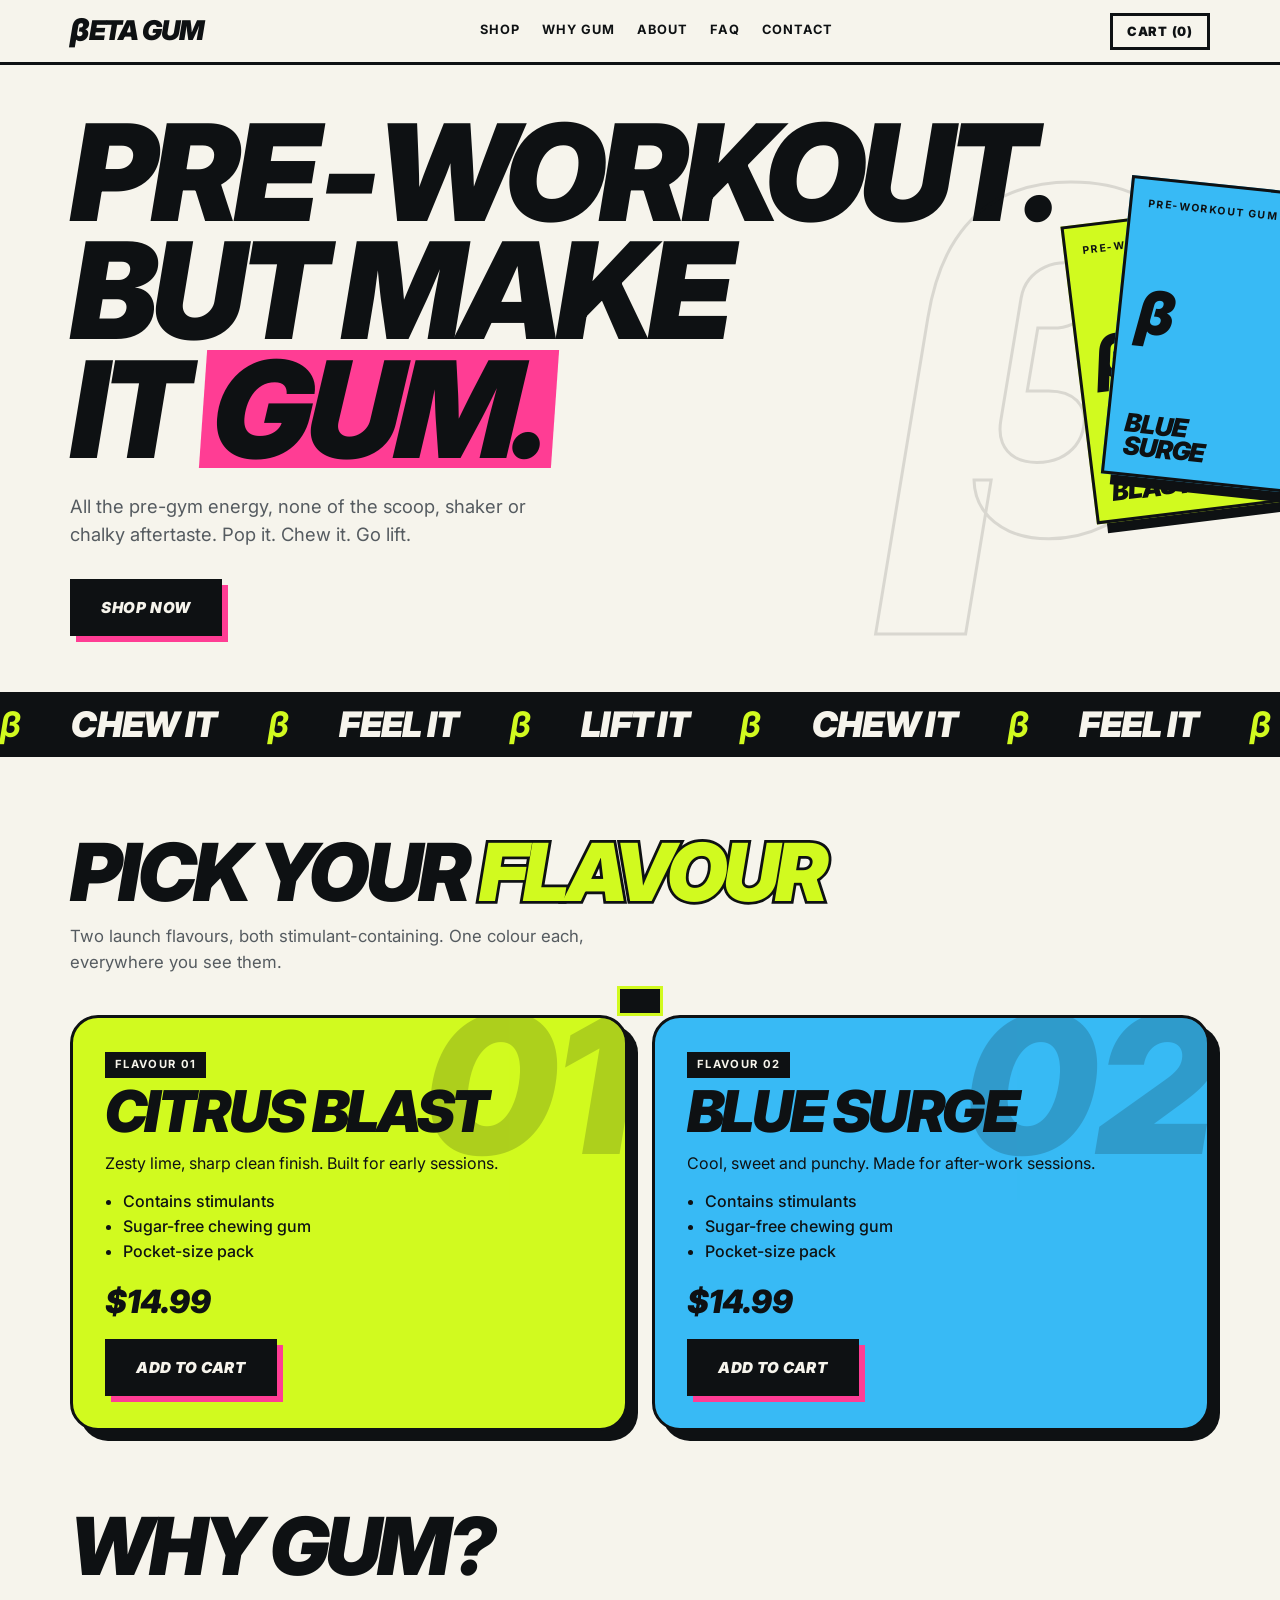
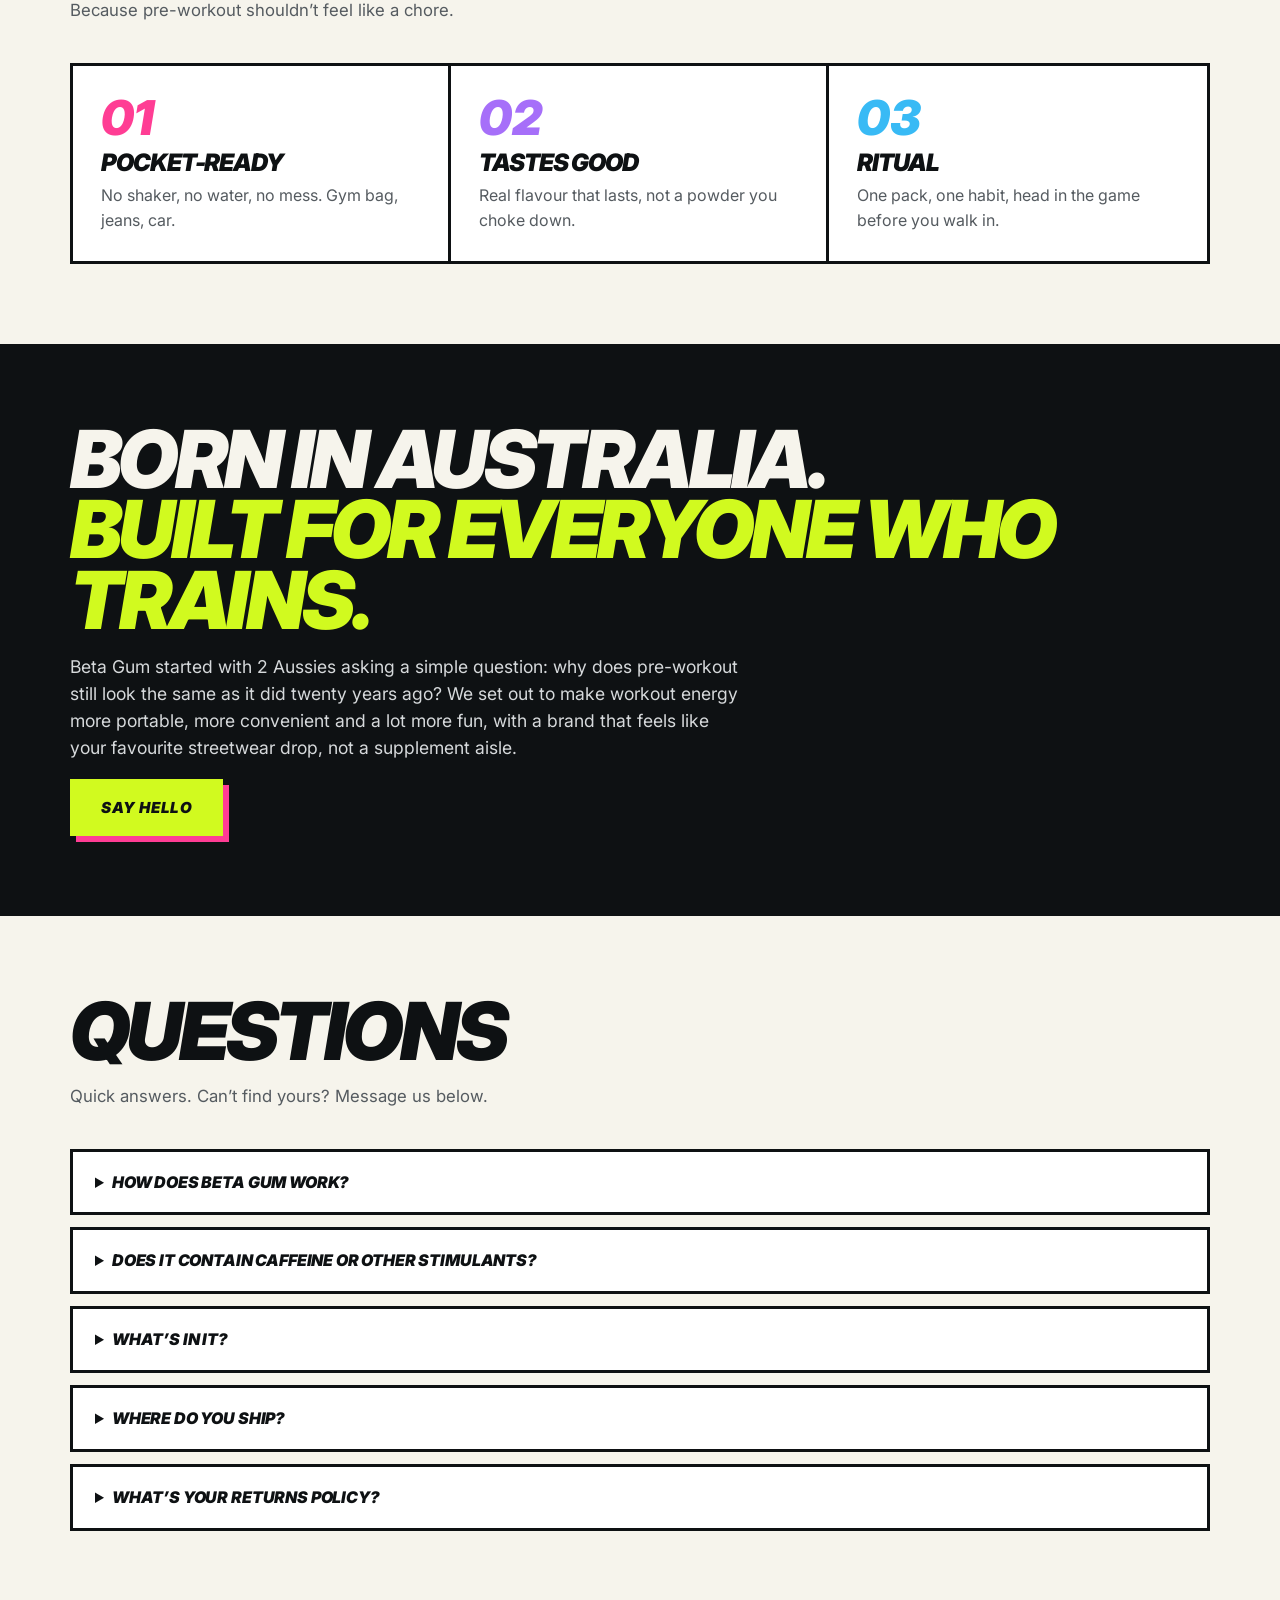
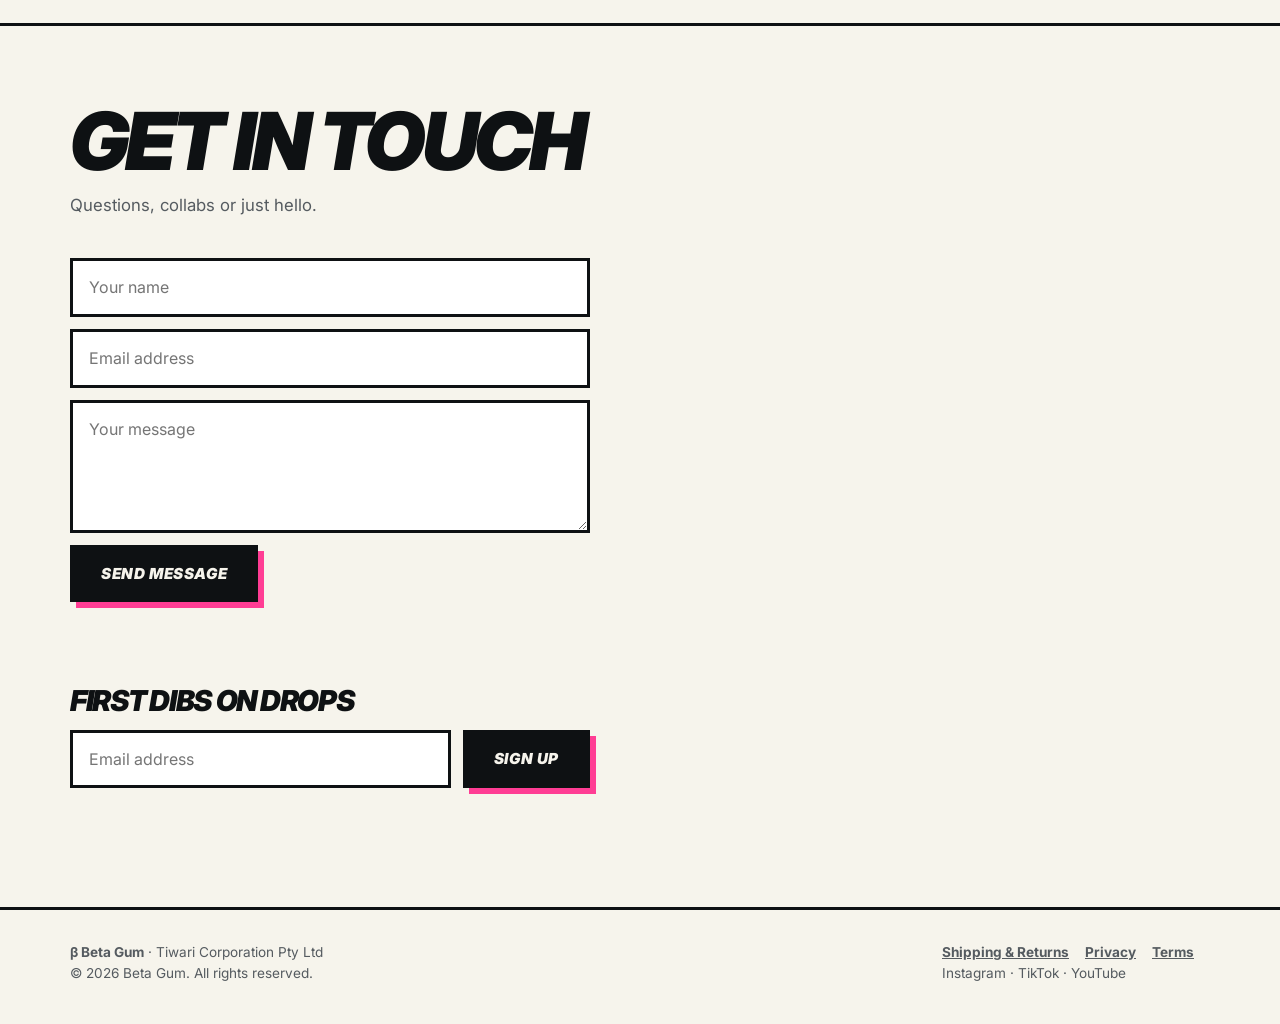
==== index.html @ 8e48872a "Beta Gum information site One-page site with clean URLs (/shop, /about, /contact...), working contac" ====
<!DOCTYPE html>
<html lang="en">
<head>
<meta charset="utf-8">
<meta name="viewport" content="width=device-width, initial-scale=1, viewport-fit=cover">
<title>Beta Gum – Pre-workout, but make it gum</title>
<meta name="description" content="Beta Gum is pre-workout energy in a pocket-size chewing gum. No scoop, no shaker. Pop it, chew it, go lift.">
<meta name="theme-color" content="#D1FA1F">
<meta property="og:type" content="website">
<meta property="og:title" content="Beta Gum – Pre-workout, but make it gum">
<meta property="og:description" content="All the pre-gym energy, none of the scoop, shaker or chalky aftertaste.">
<meta name="twitter:card" content="summary">
<link rel="icon" href="/assets/favicon.svg" type="image/svg+xml">
<link rel="preconnect" href="https://fonts.googleapis.com">
<link rel="preconnect" href="https://fonts.gstatic.com" crossorigin>
<link href="https://fonts.googleapis.com/css2?family=Inter:ital,wght@0,400;0,500;0,700;0,900;1,900&display=swap" rel="stylesheet">
<link rel="stylesheet" href="/assets/styles.css?v=2">
</head>
<body>
<a class="skip" href="#top">Skip to content</a>
<header><div class="wrap"><nav>
<a class="logo" href="/" data-route="top" aria-label="Beta Gum home"><i>β</i>ETA&nbsp;GUM</a>
<div class="links" id="links"><a href="/shop" data-route="shop">Shop</a><a href="/why" data-route="why">Why gum</a><a href="/about" data-route="about">About</a><a href="/faq" data-route="faq">FAQ</a><a href="/contact" data-route="contact">Contact</a></div>
<div class="navr">
<button class="cart" id="cartBtn" aria-controls="drawer" aria-expanded="false">Cart (<span id="count">0</span>)</button>
<button class="menu" id="menuBtn" aria-controls="links" aria-expanded="false" aria-label="Menu">☰</button>
</div>
</nav></div></header>

<main id="top">
<div class="hero"><div class="wrap">
<div>
<h1 class="big">Pre&#8209;workout.<br>But make<br>it <span class="hl">gum.</span></h1>
<p>All the pre-gym energy, none of the scoop, shaker or chalky aftertaste. Pop it. Chew it. Go lift.</p>
<a class="btn" href="/shop" data-route="shop">Shop now</a>
</div>
<div class="stage" aria-hidden="true">
<div class="ghost">β</div>
<div class="pack k1"><small>Pre-workout gum</small><span class="b">β</span><strong>Citrus<br>Blast</strong></div>
<div class="pack k2"><small>Pre-workout gum</small><span class="b">β</span><strong>Blue<br>Surge</strong></div>
</div>
</div></div>

<div class="mq" aria-hidden="true"><div><b>β</b><span>CHEW IT</span><b>β</b><span>FEEL IT</span><b>β</b><span>LIFT IT</span><b>β</b></div></div>

<section id="shop"><div class="wrap">
<h2>Pick your <span class="hl2">flavour</span></h2>
<p class="sub">Two launch flavours, both stimulant-containing. One colour each, everywhere you see them.</p>
<div class="grid2">
<article class="card lime">
<span class="num" aria-hidden="true">01</span>
<span class="tag">Flavour 01</span>
<h3>Citrus Blast</h3>
<p>Zesty lime, sharp clean finish. Built for early sessions.</p>
<ul><li>Contains stimulants</li><li>Sugar-free chewing gum</li><li>Pocket-size pack</li></ul>
<div class="price" data-price="citrus-blast">$14.99</div>
<button class="btn" data-add="citrus-blast">Add to cart</button>
</article>
<article class="card blue">
<span class="num" aria-hidden="true">02</span>
<span class="tag">Flavour 02</span>
<h3>Blue Surge</h3>
<p>Cool, sweet and punchy. Made for after-work sessions.</p>
<ul><li>Contains stimulants</li><li>Sugar-free chewing gum</li><li>Pocket-size pack</li></ul>
<div class="price" data-price="blue-surge">$14.99</div>
<button class="btn" data-add="blue-surge">Add to cart</button>
</article>
</div>
</div></section>

<section id="why" style="padding-top:0"><div class="wrap">
<h2>Why gum?</h2>
<p class="sub">Because pre-workout shouldn’t feel like a chore.</p>
<div class="feats">
<div class="feat"><div class="n">01</div><h3>Pocket-ready</h3><p>No shaker, no water, no mess. Gym bag, jeans, car.</p></div>
<div class="feat"><div class="n">02</div><h3>Tastes good</h3><p>Real flavour that lasts, not a powder you choke down.</p></div>
<div class="feat"><div class="n">03</div><h3>Ritual</h3><p>One pack, one habit, head in the game before you walk in.</p></div>
</div>
</div></section>

<section class="about" id="about"><div class="wrap">
<h2>Born in Australia.<br><em>Built for everyone who trains.</em></h2>
<p>Beta Gum started with 2 Aussies asking a simple question: why does pre-workout still look the same as it did twenty years ago? We set out to make workout energy more portable, more convenient and a lot more fun, with a brand that feels like your favourite streetwear drop, not a supplement aisle.</p>
<a class="btn" href="/contact" data-route="contact">Say hello</a>
</div></section>

<section id="faq"><div class="wrap">
<h2>Questions</h2>
<p class="sub">Quick answers. Can’t find yours? Message us below.</p>
<details><summary>How does Beta Gum work?</summary><p>Chew a piece before your workout. Active ingredients are released as you chew. Full usage guidance will be on each product page.</p></details>
<details><summary>Does it contain caffeine or other stimulants?</summary><p>Yes, both launch flavours contain stimulants. Not for children or anyone sensitive to stimulants. Check the label before use.</p></details>
<details><summary>What’s in it?</summary><p>Full ingredient lists will be published on each product page at launch.</p></details>
<details><summary>Where do you ship?</summary><p>We’re launching in the US first. Shipping times and rates are shown at checkout.</p></details>
<details><summary>What’s your returns policy?</summary><p>Our <a href="#" data-soon="Shipping &amp; Returns">Shipping &amp; Returns</a> page is coming soon. Reach out and we’ll sort any issue.</p></details>
</div></section>

<section class="sec2" id="contact"><div class="wrap">
<h2>Get in touch</h2>
<p class="sub">Questions, collabs or just hello.</p>
<form id="contactForm" method="POST" action="https://api.web3forms.com/submit">
<input type="hidden" name="subject" value="New message from betagum.com">
<input type="hidden" name="from_name" value="Beta Gum website">
<p class="hp"><label>Leave this empty <input type="checkbox" name="botcheck" tabindex="-1" autocomplete="off"></label></p>
<input required name="name" autocomplete="name" placeholder="Your name" aria-label="Your name">
<input required name="email" type="email" autocomplete="email" placeholder="Email address" aria-label="Email address">
<textarea required name="message" rows="4" placeholder="Your message" aria-label="Your message"></textarea>
<button class="btn" type="submit" style="justify-self:start">Send message</button>
<p class="fmsg" role="status" aria-live="polite"></p>
</form>
<h3 style="font-size:1.8rem;margin:48px 0 16px">First dibs on drops</h3>
<form class="news" id="newsForm" method="POST" action="https://api.web3forms.com/submit">
<input type="hidden" name="subject" value="New drop list sign-up – betagum.com">
<input type="hidden" name="from_name" value="Beta Gum website">
<p class="hp"><label>Leave this empty <input type="checkbox" name="botcheck" tabindex="-1" autocomplete="off"></label></p>
<input required name="email" type="email" autocomplete="email" placeholder="Email address" aria-label="Newsletter email">
<button class="btn" type="submit">Sign up</button>
<p class="fmsg" role="status" aria-live="polite" style="flex-basis:100%"></p>
</form>
</div></section>
</main>

<footer><div class="wrap"><div class="row">
<div><strong>β Beta Gum</strong> · Tiwari Corporation Pty Ltd<br>© <span id="yr">2026</span> Beta Gum. All rights reserved.</div>
<div><a href="#" data-soon="Shipping &amp; Returns">Shipping &amp; Returns</a><a href="#" data-soon="Privacy policy">Privacy</a><a href="#" data-soon="Terms &amp; conditions">Terms</a><br>Instagram · TikTok · YouTube</div>
</div></div></footer>

<!-- Cart drawer -->
<div class="scrim" id="scrim"></div>
<aside class="drawer" id="drawer" role="dialog" aria-modal="true" aria-labelledby="cartTitle" aria-hidden="true">
<div class="drawer-h"><h2 id="cartTitle">Your cart</h2><button class="x" id="closeCart" aria-label="Close cart">✕</button></div>
<ul class="items" id="items"></ul>
<div class="drawer-f">
<div class="tot"><span>Subtotal</span><span id="subtotal">$0.00</span></div>
<small>Shipping and taxes calculated at checkout. US shipping only.</small>
<button class="btn" id="checkoutBtn">Checkout</button>
</div>
</aside>
<div class="toast" id="toast" role="status"></div>

<script src="/assets/app.js?v=2"></script>
</body>
</html>
---- assets/styles.css ----
:root{--lime:#D1FA1F;--blue:#38BAF5;--pink:#FF3D94;--grape:#A66FF9;--paper:#F6F4EC;--ink:#0E1113;
--bg:#F6F4EC;--fg:#0E1113;--surface:#fff;--muted:#555b60;--line:#0E1113;--btn:#0E1113;--btn-fg:#F6F4EC;--shadow:#0E1113;
box-sizing:border-box;padding-top:env(safe-area-inset-top,0px);padding-bottom:env(safe-area-inset-bottom,0px)}
@media (prefers-color-scheme:dark){:root:not([data-theme="light"]){--bg:#0E1113;--fg:#F6F4EC;--surface:#171B1E;--muted:#a9aeb2;--line:#F6F4EC;--btn:#D1FA1F;--btn-fg:#0E1113;--shadow:#D1FA1F}}
:root[data-theme="dark"]{--bg:#0E1113;--fg:#F6F4EC;--surface:#171B1E;--muted:#a9aeb2;--line:#F6F4EC;--btn:#D1FA1F;--btn-fg:#0E1113;--shadow:#D1FA1F}
*{box-sizing:border-box}
html{scroll-behavior:smooth;scroll-padding-top:72px}
body{margin:0;background:var(--bg);color:var(--fg);font-family:'Inter',system-ui,-apple-system,Arial,sans-serif;line-height:1.55}
h1,h2,h3,.logo,.big{font-weight:900;font-style:italic;text-transform:uppercase;letter-spacing:-.045em;line-height:.88;margin:0}
a{color:inherit}
.wrap{max-width:1180px;margin:0 auto;padding:0 20px}
header{position:sticky;top:env(safe-area-inset-top,0px);z-index:20;background:var(--bg);border-bottom:3px solid var(--line)}
nav{display:flex;align-items:center;justify-content:space-between;height:62px;gap:12px}
.logo{display:flex;align-items:center;gap:10px;text-decoration:none;font-size:1.35rem}
.logo{font-size:1.7rem;gap:0;letter-spacing:-.04em}
.logo i{text-transform:none;color:var(--fg);font-style:italic;font-size:1.15em;margin-right:.02em}
.links{display:flex;gap:22px;font-weight:700;font-size:.8rem;text-transform:uppercase;letter-spacing:.08em}
.links a{text-decoration:none;padding:4px 0;border-bottom:3px solid transparent}
.links a:hover{border-color:var(--blue)}
.cart{border:3px solid var(--line);background:transparent;color:var(--fg);padding:8px 14px;font:900 .8rem 'Inter',sans-serif;text-transform:uppercase;letter-spacing:.06em;cursor:pointer}
.cart:hover{background:var(--lime);color:var(--ink)}
@media(max-width:700px){.links{display:none}}
.btn{display:inline-block;background:var(--btn);color:var(--btn-fg);border:3px solid var(--btn);padding:16px 28px;font:900 .95rem 'Inter',sans-serif;font-style:italic;text-transform:uppercase;letter-spacing:.04em;text-decoration:none;cursor:pointer;box-shadow:6px 6px 0 var(--pink);transition:transform .15s,box-shadow .15s}
.btn:hover{transform:translate(-3px,-3px);box-shadow:9px 9px 0 var(--pink)}
.btn:active{transform:translate(3px,3px);box-shadow:2px 2px 0 var(--pink)}
.hero{position:relative;overflow:hidden;padding:48px 0 56px}
.hero .wrap{display:grid;grid-template-columns:1.25fr .75fr;gap:24px;align-items:center;position:relative}
.big{font-size:clamp(3.2rem,10.5vw,8.4rem)}
.big .hl{background:var(--hl,var(--lime));color:var(--ink);padding:0 .08em;display:inline-block;transform:skew(-4deg)}
.big .bl{color:var(--blue)}
.hl2{color:var(--hl2,var(--blue));-webkit-text-stroke:.07em var(--fg);paint-order:stroke fill}
.hero p{font-size:1.15rem;max-width:26em;margin:24px 0 30px;color:var(--muted)}
.stage{position:relative;height:420px}
.ghost{position:absolute;right:-6%;top:-10%;font:900 italic 30rem/1 'Inter',sans-serif;color:transparent;-webkit-text-stroke:3px var(--line);opacity:.12;user-select:none}
.pack{position:absolute;width:190px;height:300px;border:3px solid var(--ink);box-shadow:10px 10px 0 var(--shadow);padding:16px;display:flex;flex-direction:column;justify-content:space-between;color:var(--ink);transition:transform .25s}
.pack .b{font:900 italic 3.8rem/1 'Inter',sans-serif}
.pack small{font-weight:700;font-size:.65rem;letter-spacing:.14em;text-transform:uppercase}
.pack strong{font:900 italic 1.6rem/.9 'Inter',sans-serif;text-transform:uppercase;letter-spacing:-.04em}
.k1{background:var(--lime);left:0;top:50px;transform:rotate(-7deg);animation:fl 5s ease-in-out infinite}
.k2{background:var(--blue);left:38%;top:20px;transform:rotate(6deg);animation:fl 5s ease-in-out -2.5s infinite}
.pack:hover{transform:rotate(0) scale(1.05);z-index:3}
@keyframes fl{50%{translate:0 -14px}}
@media(max-width:860px){.hero .wrap{grid-template-columns:1fr}.stage{height:360px}.pack{width:160px;height:250px}.pack .b{font-size:3rem}.k2{left:44%}}
.mq{background:var(--ink);color:var(--paper);border-block:3px solid var(--ink);overflow:hidden;white-space:nowrap;padding:12px 0;font:900 italic clamp(1rem,3.4vw,2.2rem)/1 'Inter',sans-serif;text-transform:uppercase;letter-spacing:-.02em}
.mq div{display:flex;justify-content:space-between;align-items:center;max-width:1180px;margin:0 auto;padding:0 20px}
.mq b{text-transform:none;color:var(--lime)}.mq u{text-decoration:none;color:var(--blue)}.mq s{text-decoration:none;color:var(--pink)}
@keyframes sl{to{transform:translateX(-50%)}}
@media(prefers-reduced-motion:reduce){.k1,.k2,.mq div{animation:none}html{scroll-behavior:auto}}
section{padding:80px 0}
h2{font-size:clamp(2.4rem,7vw,5rem);margin-bottom:16px}
.sub{color:var(--muted);max-width:34em;margin:0 0 40px;font-size:1.05rem}
.grid2{display:grid;grid-template-columns:1fr 1fr;gap:24px}
@media(max-width:760px){.grid2{grid-template-columns:1fr}}
.card{border-radius:28px;border:3px solid var(--ink);box-shadow:10px 10px 0 var(--shadow);padding:32px;color:var(--ink);position:relative;overflow:hidden;transition:transform .2s}
.card:hover{transform:translate(-4px,-4px)}
.card.lime{background:var(--lime)}.card.blue{background:var(--blue)}
.card .num{position:absolute;right:-10px;top:-30px;font:900 italic 12rem/1 'Inter',sans-serif;opacity:.18}
.card h3{font-size:clamp(2.4rem,5vw,3.6rem);margin:8px 0 14px;position:relative}
.tag{display:inline-block;background:var(--ink);color:var(--paper);padding:4px 10px;font-weight:700;font-size:.7rem;letter-spacing:.12em;text-transform:uppercase}
.card p,.card ul{position:relative;margin:0 0 14px}
.card ul{padding-left:1.1em;font-weight:500}
.price{font:900 italic 2rem 'Inter',sans-serif;margin:18px 0}
.card .btn{background:var(--ink);color:var(--paper);border-color:var(--ink);box-shadow:6px 6px 0 var(--pink)}
.feats{display:grid;grid-template-columns:repeat(3,1fr);gap:0;border:3px solid var(--line)}
@media(max-width:760px){.feats{grid-template-columns:1fr}}
.feat{padding:28px;border-right:3px solid var(--line);background:var(--surface)}
.feat:last-child{border:0}
@media(max-width:760px){.feat{border-right:0;border-bottom:3px solid var(--line)}}
.feat .n{font:900 italic 3rem/1 'Inter',sans-serif;color:var(--pink)}
.feat:nth-child(2) .n{color:var(--grape)}.feat:nth-child(3) .n{color:var(--blue)}
.feat h3{font-size:1.5rem;margin:10px 0}
.feat p{margin:0;color:var(--muted)}
.about{background:var(--ink);color:var(--paper)}
.about .sub{color:#b9bdc0}
.about .btn{background:var(--lime);color:var(--ink);border-color:var(--lime)}
.about h2 em{color:var(--lime);font-style:italic}
.about p{max-width:38em;font-size:1.1rem;color:#d6d9db}
details{border:3px solid var(--line);background:var(--surface);padding:18px 22px;margin-bottom:12px}
details[open]{box-shadow:6px 6px 0 var(--lime)}
summary{font-weight:900;font-style:italic;text-transform:uppercase;cursor:pointer;letter-spacing:-.01em}
details p{margin:12px 0 0;color:var(--muted)}
form{display:grid;gap:12px;max-width:520px}
input,textarea{width:100%;padding:14px 16px;border:3px solid var(--line);background:var(--surface);color:var(--fg);font:inherit;border-radius:0}
input:focus,textarea:focus{outline:0;box-shadow:5px 5px 0 var(--blue)}
.news{display:flex;gap:12px;flex-wrap:wrap;max-width:520px}
.news input{flex:1;min-width:200px}
.sec2{border-top:3px solid var(--line)}
footer{border-top:3px solid var(--line);padding:32px 0 40px;font-size:.85rem;color:var(--muted)}
footer .row{display:flex;flex-wrap:wrap;gap:16px 32px;justify-content:space-between}
footer a{margin-right:16px;font-weight:700}
.toast{position:fixed;left:50%;bottom:calc(24px + env(safe-area-inset-bottom,0px));transform:translate(-50%,140px);background:var(--ink);color:var(--lime);border:3px solid var(--lime);padding:12px 20px;font:900 italic .9rem 'Inter',sans-serif;text-transform:uppercase;transition:transform .3s;z-index:30}
.toast.on{transform:translate(-50%,0)}
.note{font-size:.8rem;color:var(--muted);margin-top:28px}

/* ---------- Added for the live site ---------- */
:focus-visible{outline:3px solid var(--blue);outline-offset:3px}
.skip{position:absolute;left:-999px;top:8px;background:var(--lime);color:var(--ink);padding:8px 14px;font-weight:900;z-index:50}
.skip:focus{left:8px}
.hidden{display:none!important}
.navr{display:flex;align-items:center;gap:10px}
.menu{display:none;border:3px solid var(--line);background:transparent;color:var(--fg);width:44px;height:40px;cursor:pointer;font:900 1.1rem 'Inter',sans-serif}
@media(max-width:700px){
  .menu{display:inline-block}
  .links.open{display:flex;position:absolute;left:0;right:0;top:100%;flex-direction:column;gap:0;background:var(--bg);border-bottom:3px solid var(--line)}
  .links.open a{padding:16px 20px;border-bottom:1px solid color-mix(in srgb,var(--line) 20%,transparent)}
}
header .wrap{position:relative}
.btn[disabled]{opacity:.55;cursor:wait;transform:none}

/* Cart drawer */
.scrim{position:fixed;inset:0;background:rgba(14,17,19,.55);opacity:0;pointer-events:none;transition:opacity .25s;z-index:40}
.scrim.on{opacity:1;pointer-events:auto}
.drawer{position:fixed;top:0;right:0;bottom:0;width:min(420px,100%);background:var(--bg);color:var(--fg);border-left:3px solid var(--line);z-index:41;display:flex;flex-direction:column;transform:translateX(105%);transition:transform .3s;padding-top:env(safe-area-inset-top,0px);padding-bottom:env(safe-area-inset-bottom,0px)}
.drawer.on{transform:none}
.drawer-h{display:flex;justify-content:space-between;align-items:center;padding:18px 20px;border-bottom:3px solid var(--line)}
.drawer-h h2{font-size:2rem;margin:0}
.x{border:3px solid var(--line);background:transparent;color:var(--fg);width:40px;height:40px;font:900 1.1rem 'Inter',sans-serif;cursor:pointer}
.items{flex:1;overflow:auto;padding:12px 20px;margin:0;list-style:none}
.item{display:grid;grid-template-columns:52px 1fr auto;gap:14px;align-items:center;padding:14px 0;border-bottom:1px solid color-mix(in srgb,var(--line) 20%,transparent)}
.sw{width:52px;height:68px;border:3px solid var(--ink);display:grid;place-items:center;font:900 italic 1.6rem 'Inter',sans-serif;color:var(--ink)}
.item strong{display:block;font-weight:900;font-style:italic;text-transform:uppercase}
.item .each{font-size:.85rem;color:var(--muted)}
.qty{display:flex;align-items:center;border:3px solid var(--line);margin-top:6px;width:max-content}
.qty button{background:transparent;border:0;color:var(--fg);width:30px;height:28px;font:900 1rem 'Inter',sans-serif;cursor:pointer}
.qty span{min-width:24px;text-align:center;font-weight:700}
.rm{background:none;border:0;color:var(--muted);text-decoration:underline;cursor:pointer;font:500 .8rem 'Inter',sans-serif;padding:0;margin-left:10px}
.line{font-weight:900}
.empty{padding:40px 0;text-align:center;color:var(--muted)}
.drawer-f{padding:18px 20px;border-top:3px solid var(--line);display:grid;gap:12px}
.tot{display:flex;justify-content:space-between;font:900 italic 1.4rem 'Inter',sans-serif;text-transform:uppercase}
.drawer-f .btn{width:100%;text-align:center;box-shadow:none}
.drawer-f small{color:var(--muted);font-size:.78rem}

/* Forms */
.hp{position:absolute;left:-9999px;width:1px;height:1px;overflow:hidden}
.fmsg{font-weight:700;margin:4px 0 0;min-height:1.4em}
.fmsg.ok{color:color-mix(in srgb,var(--fg) 60%,#2a9d3a)}
.fmsg.err{color:var(--pink)}

/* Simple content pages */
.page{padding:64px 0 80px}
.page h1{font-size:clamp(2.6rem,8vw,5.4rem);margin-bottom:24px}
.page h2{font-size:1.6rem;margin:36px 0 10px}
.page p,.page li{max-width:42em;color:var(--muted)}
.page .draft{border:3px solid var(--pink);padding:12px 16px;font-weight:700;color:var(--fg);max-width:42em}

/* Scroll-linked banner (built by app.js; static layout above is the fallback) */
.mq .mq-track{display:flex;width:max-content;max-width:none;margin:0;padding:0;justify-content:flex-start;will-change:transform}
.mq .mq-seg{display:flex;align-items:center;max-width:none;margin:0;padding:0 clamp(22px,4vw,52px) 0 0;gap:clamp(22px,4vw,52px);justify-content:flex-start}
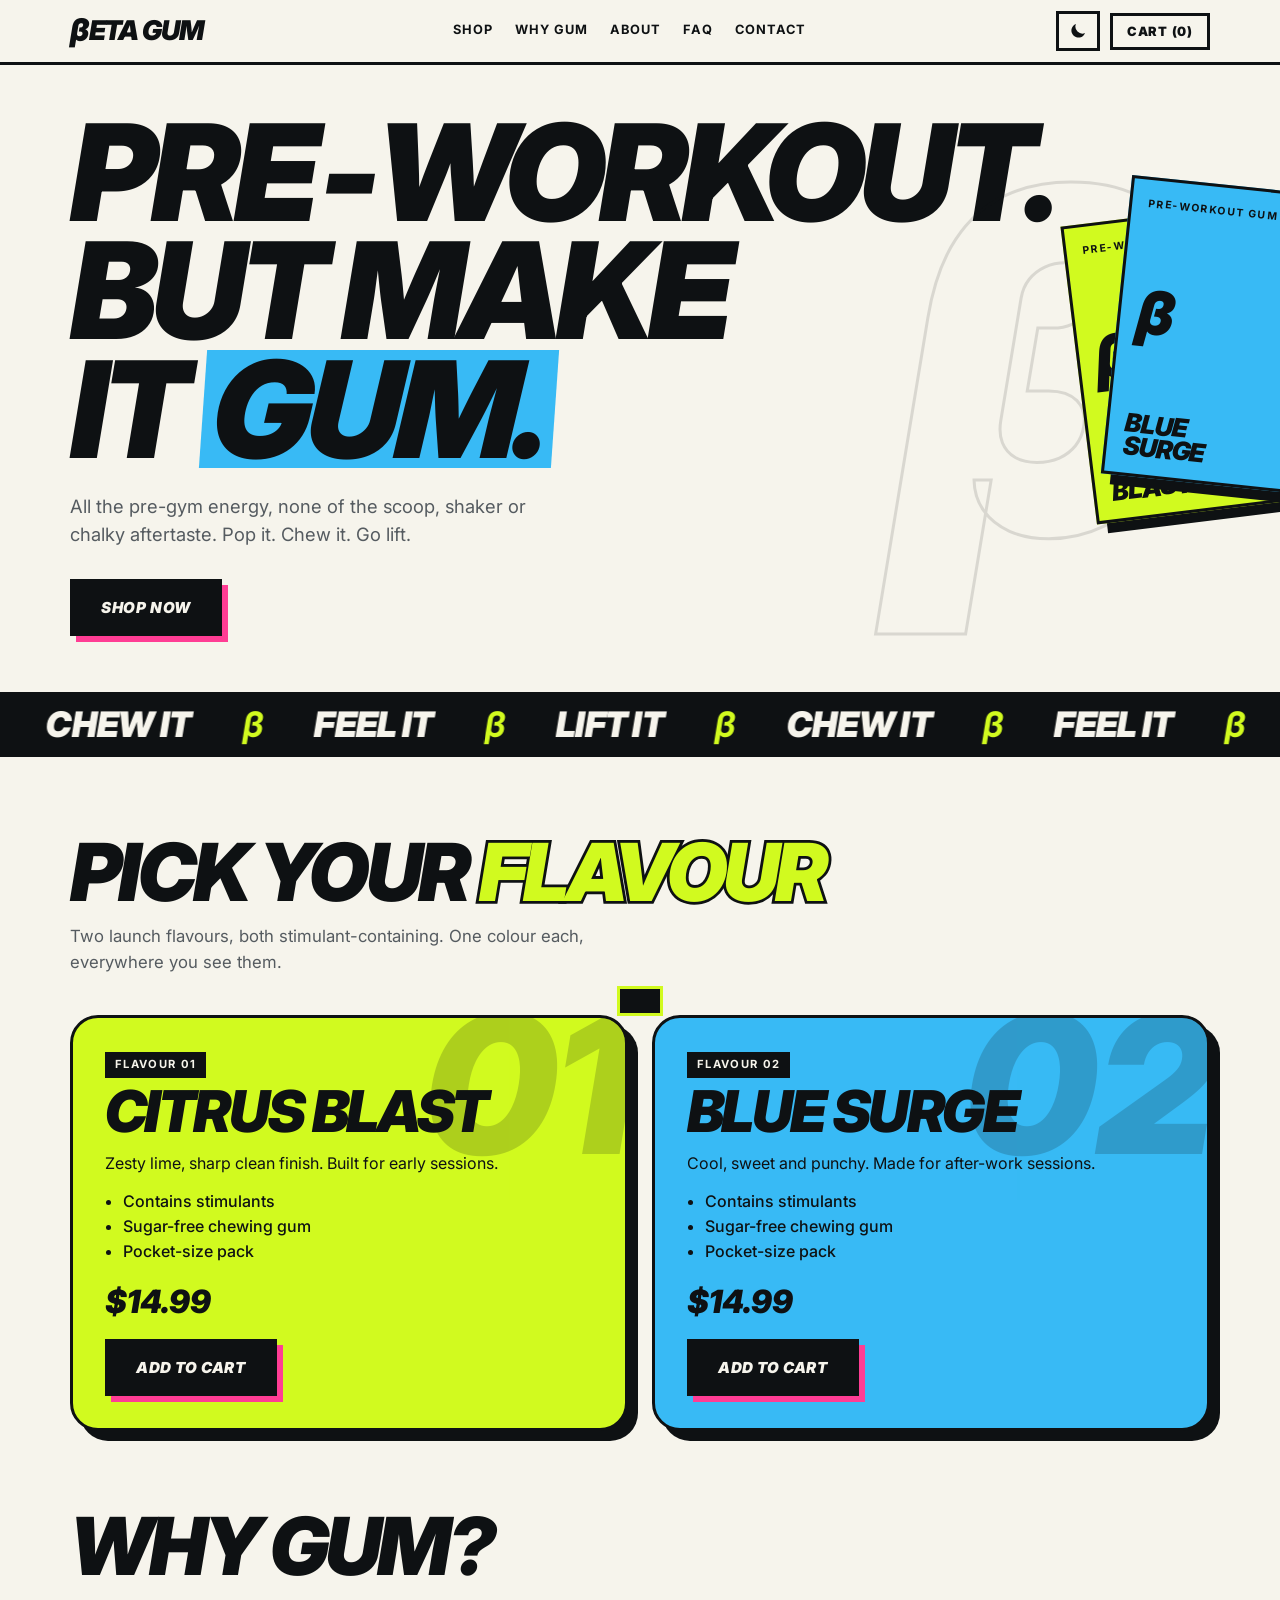
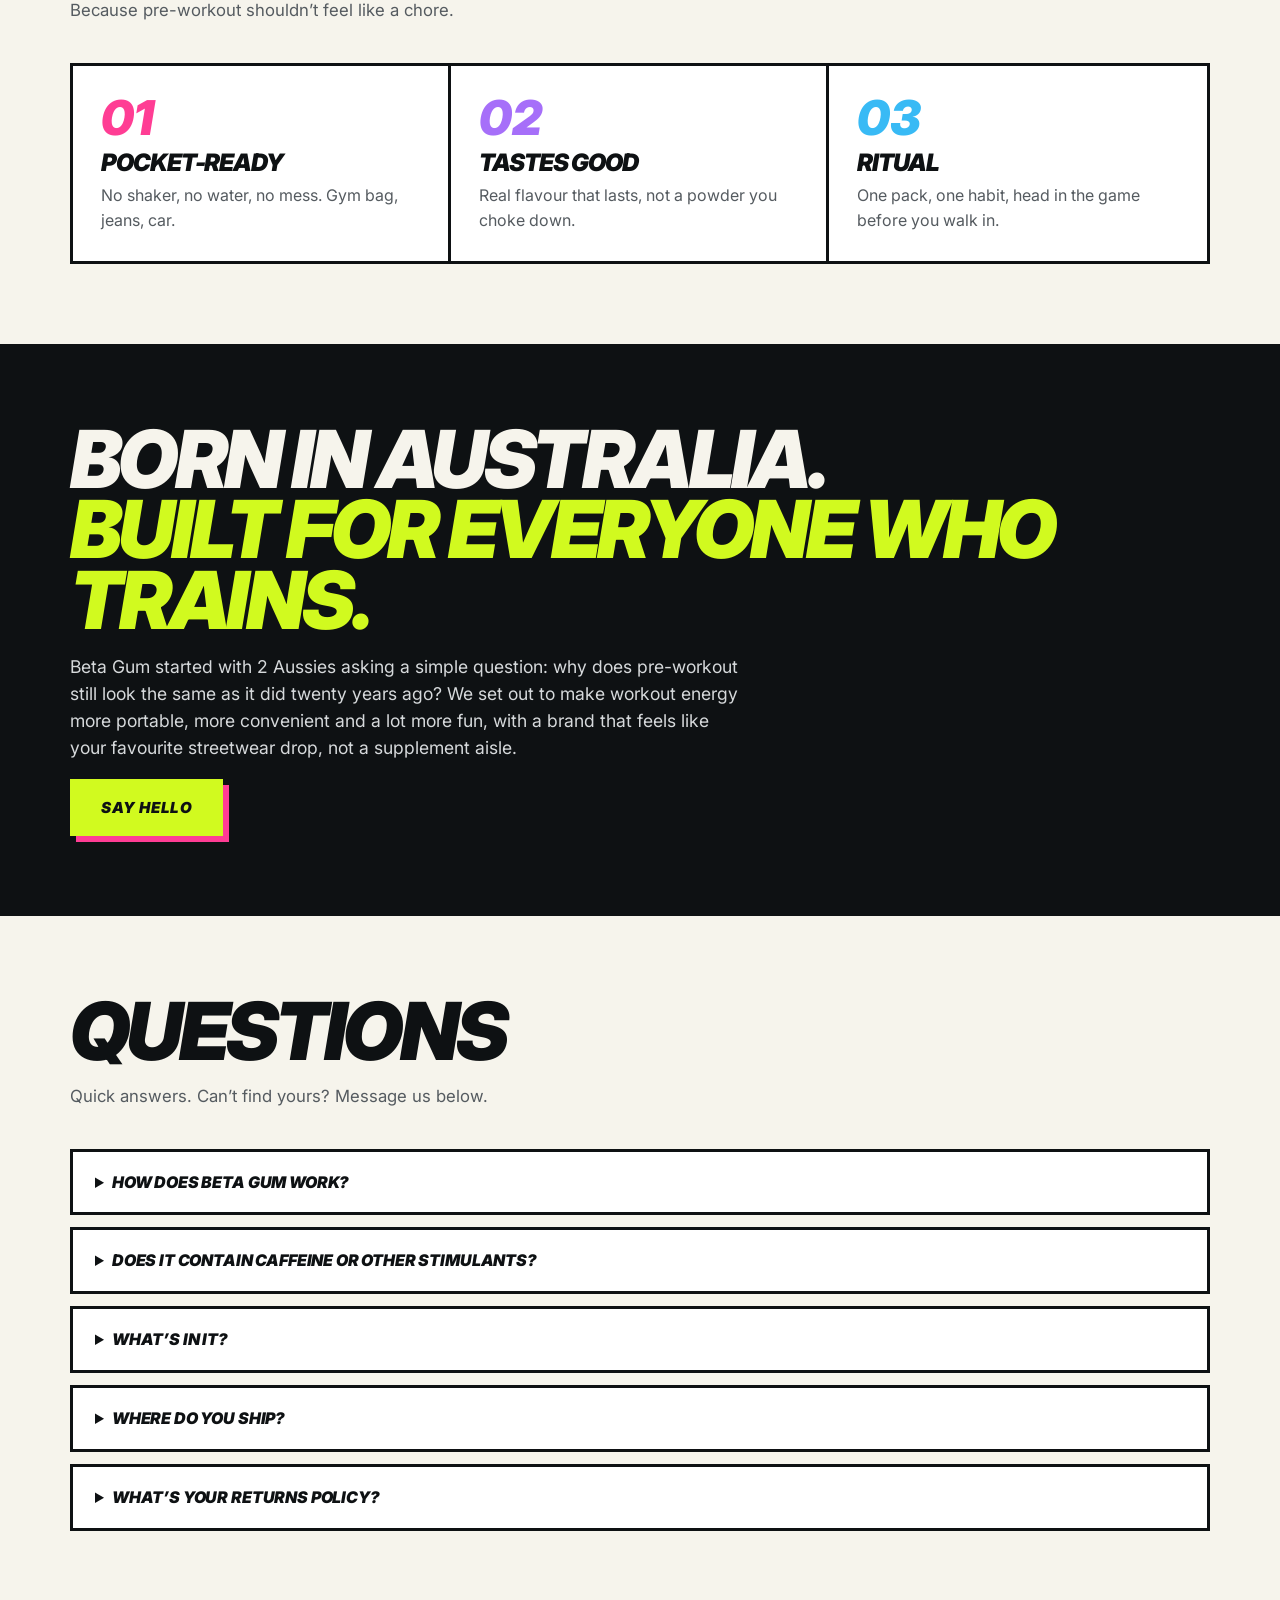
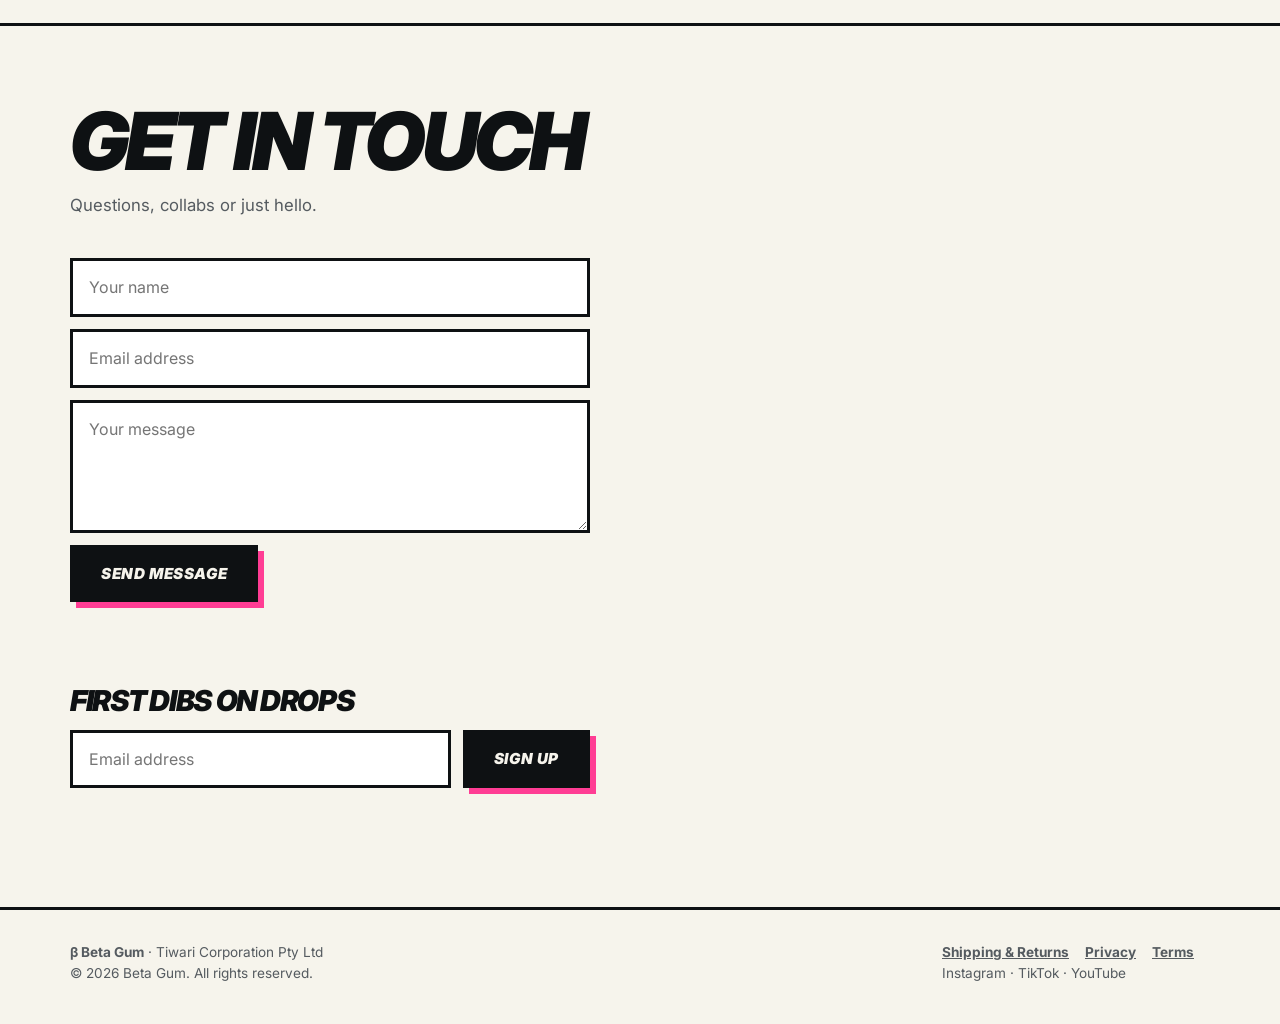
==== commit f14c422a: "Add light/dark toggle, smooth the banner on phones, fit hero on small screens - Theme follows the de" ====
--- a/index.html
+++ b/index.html
@@ -10,11 +10,12 @@
 <meta property="og:title" content="Beta Gum – Pre-workout, but make it gum">
 <meta property="og:description" content="All the pre-gym energy, none of the scoop, shaker or chalky aftertaste.">
 <meta name="twitter:card" content="summary">
+<script>try{var t=localStorage.getItem('betagum-theme');if(t=='light'||t=='dark')document.documentElement.setAttribute('data-theme',t)}catch(e){}</script>
 <link rel="icon" href="/assets/favicon.svg" type="image/svg+xml">
 <link rel="preconnect" href="https://fonts.googleapis.com">
 <link rel="preconnect" href="https://fonts.gstatic.com" crossorigin>
 <link href="https://fonts.googleapis.com/css2?family=Inter:ital,wght@0,400;0,500;0,700;0,900;1,900&display=swap" rel="stylesheet">
-<link rel="stylesheet" href="/assets/styles.css?v=2">
+<link rel="stylesheet" href="/assets/styles.css?v=4">
 </head>
 <body>
 <a class="skip" href="#top">Skip to content</a>
@@ -22,6 +23,7 @@
 <a class="logo" href="/" data-route="top" aria-label="Beta Gum home"><i>β</i>ETA&nbsp;GUM</a>
 <div class="links" id="links"><a href="/shop" data-route="shop">Shop</a><a href="/why" data-route="why">Why gum</a><a href="/about" data-route="about">About</a><a href="/faq" data-route="faq">FAQ</a><a href="/contact" data-route="contact">Contact</a></div>
 <div class="navr">
+<button class="tbtn" id="themeBtn" aria-label="Switch to light mode"><svg class="i-sun" viewBox="0 0 24 24" aria-hidden="true"><circle cx="12" cy="12" r="4.5"/><path d="M12 1.5v3M12 19.5v3M1.5 12h3M19.5 12h3M4.6 4.6l2.1 2.1M17.3 17.3l2.1 2.1M4.6 19.4l2.1-2.1M17.3 6.7l2.1-2.1"/></svg><svg class="i-moon" viewBox="0 0 24 24" aria-hidden="true"><path d="M20.5 14.5A8.5 8.5 0 0 1 9.5 3.5a8.5 8.5 0 1 0 11 11z"/></svg></button>
 <button class="cart" id="cartBtn" aria-controls="drawer" aria-expanded="false">Cart (<span id="count">0</span>)</button>
 <button class="menu" id="menuBtn" aria-controls="links" aria-expanded="false" aria-label="Menu">☰</button>
 </div>
@@ -137,6 +139,6 @@
 </aside>
 <div class="toast" id="toast" role="status"></div>
 
-<script src="/assets/app.js?v=2"></script>
+<script src="/assets/app.js?v=3"></script>
 </body>
 </html>
--- a/assets/styles.css
+++ b/assets/styles.css
@@ -147,3 +147,15 @@
 /* Scroll-linked banner (built by app.js; static layout above is the fallback) */
 .mq .mq-track{display:flex;width:max-content;max-width:none;margin:0;padding:0;justify-content:flex-start;will-change:transform}
 .mq .mq-seg{display:flex;align-items:center;max-width:none;margin:0;padding:0 clamp(22px,4vw,52px) 0 0;gap:clamp(22px,4vw,52px);justify-content:flex-start}
+
+/* Light/dark toggle: shows a sun in dark mode, a moon in light mode */
+.tbtn{border:3px solid var(--line);background:transparent;color:var(--fg);width:44px;height:40px;cursor:pointer;display:grid;place-items:center;padding:0}
+.tbtn:hover{background:var(--lime);color:var(--ink)}
+.tbtn svg{width:20px;height:20px;fill:none;stroke:currentColor;stroke-width:2.4;stroke-linecap:round;stroke-linejoin:round}
+.tbtn .i-moon{fill:currentColor;stroke:none}
+.tbtn .i-moon{display:block}.tbtn .i-sun{display:none}
+@media (prefers-color-scheme:dark){:root:not([data-theme="light"]) .tbtn .i-moon{display:none}:root:not([data-theme="light"]) .tbtn .i-sun{display:block}}
+:root[data-theme="dark"] .tbtn .i-moon{display:none}:root[data-theme="dark"] .tbtn .i-sun{display:block}
+@media(max-width:380px){.navr{gap:6px}.cart{padding:8px 10px}.tbtn,.menu{width:40px}}
+/* Phones: size the hero heading to the screen so "PRE-WORKOUT." never gets clipped */
+@media(max-width:860px){.hero .wrap{grid-template-columns:minmax(0,1fr)}.big{font-size:11.5vw}}
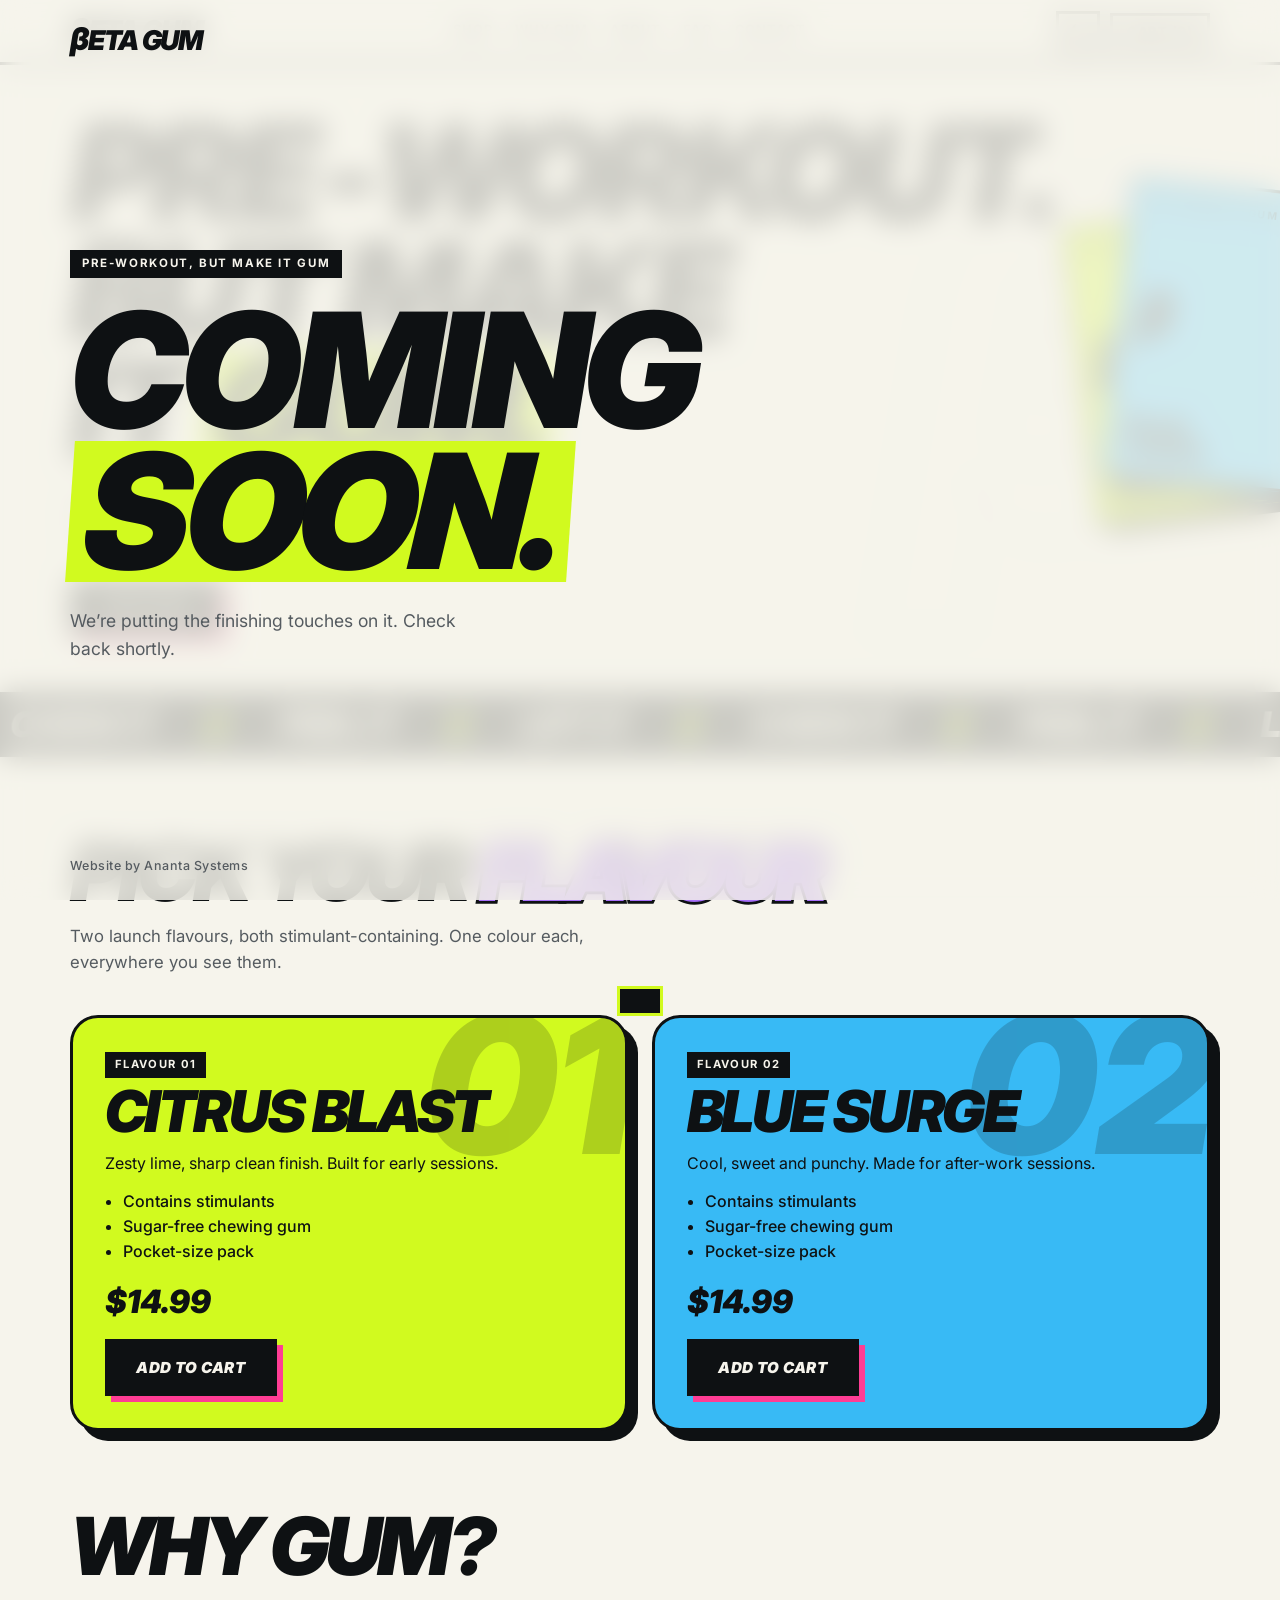
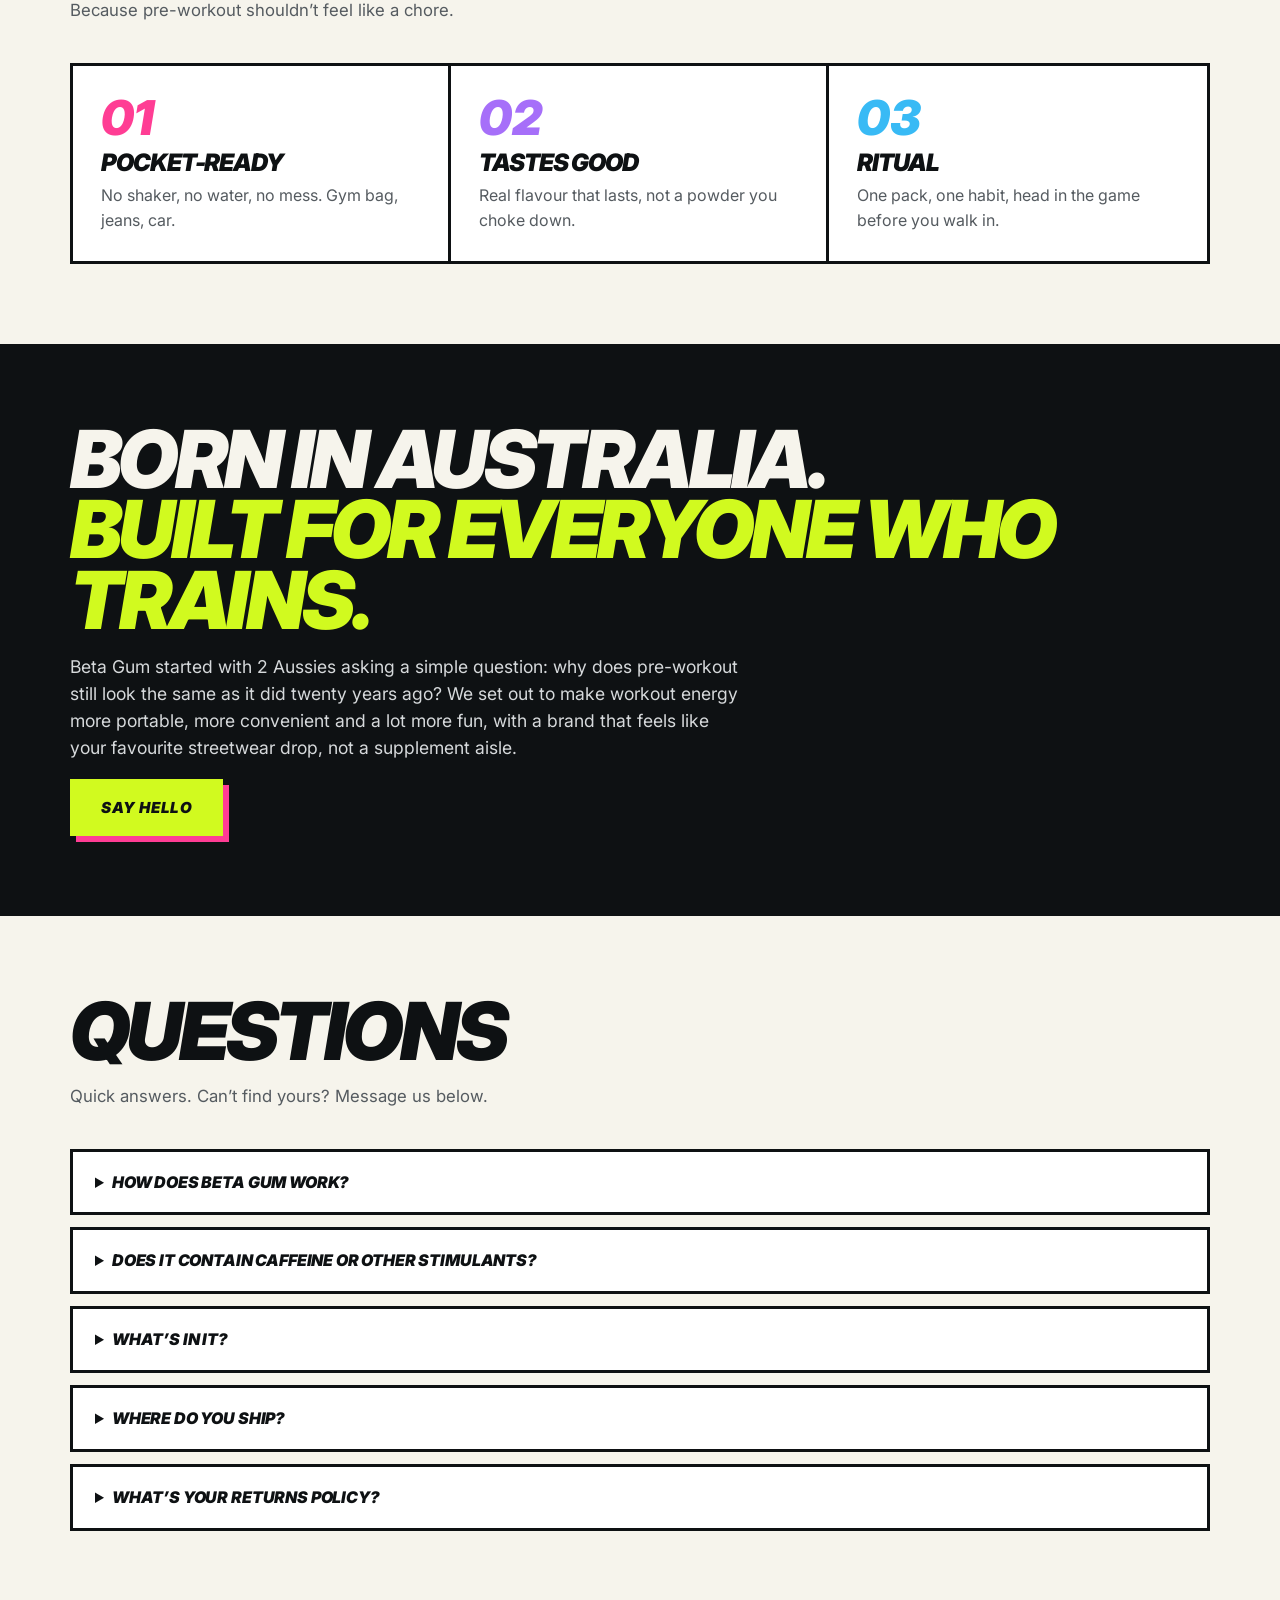
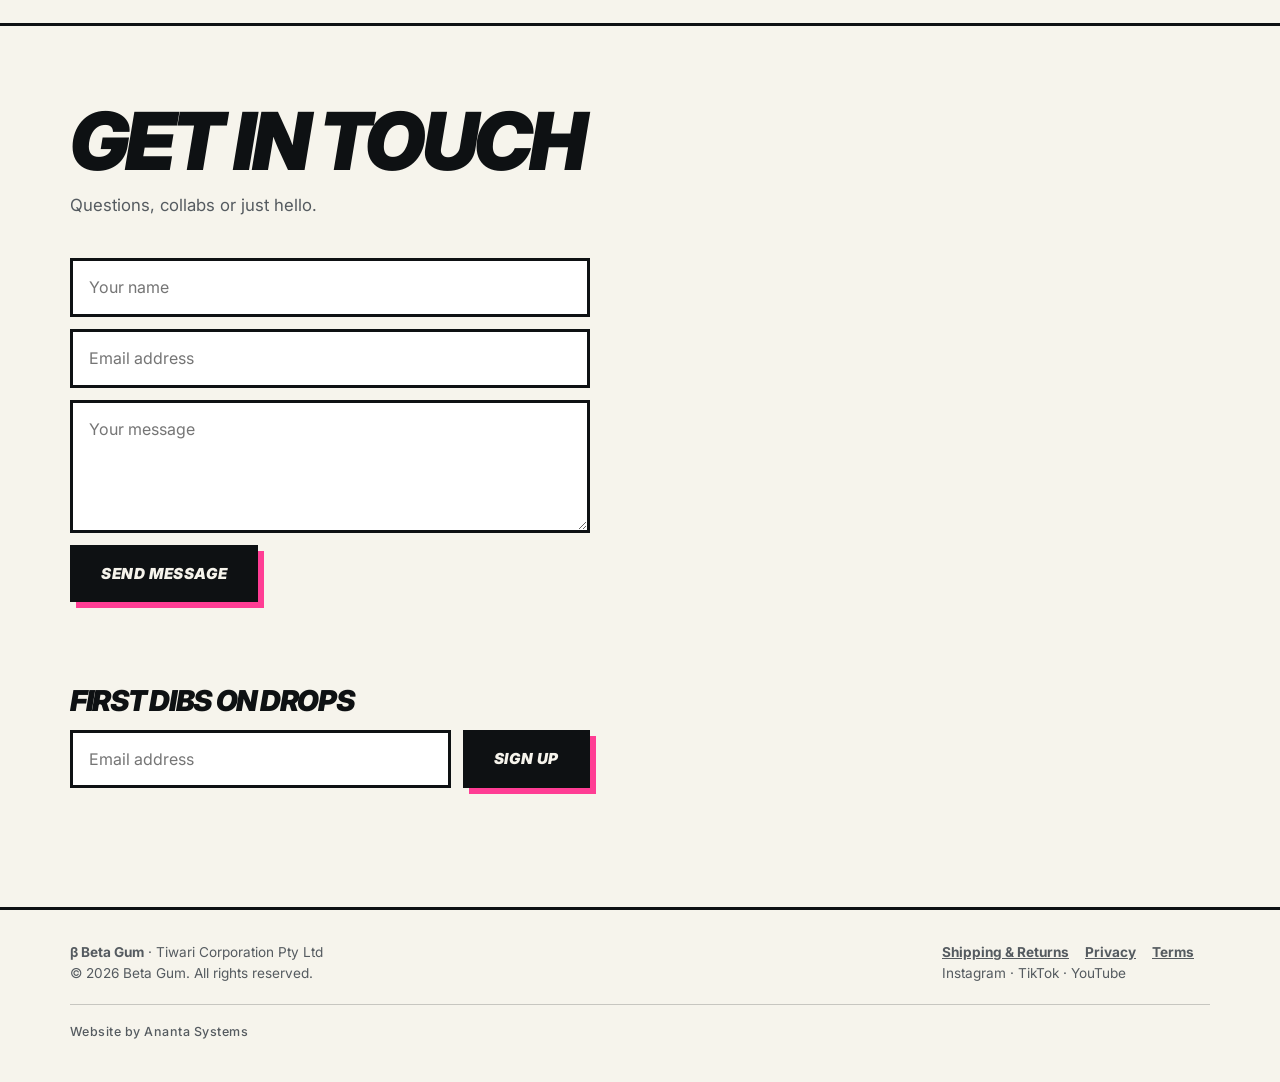
==== commit ee478a0d: "Add coming soon overlay and Ananta Systems footer credit The full site stays in place behind a blurr" ====
--- a/index.html
+++ b/index.html
@@ -15,11 +15,24 @@
 <link rel="preconnect" href="https://fonts.googleapis.com">
 <link rel="preconnect" href="https://fonts.gstatic.com" crossorigin>
 <link href="https://fonts.googleapis.com/css2?family=Inter:ital,wght@0,400;0,500;0,700;0,900;1,900&display=swap" rel="stylesheet">
-<link rel="stylesheet" href="/assets/styles.css?v=4">
+<link rel="stylesheet" href="/assets/styles.css?v=5">
 </head>
-<body>
-<a class="skip" href="#top">Skip to content</a>
-<header><div class="wrap"><nav>
+<body class="is-soon">
+<!-- COMING SOON overlay. To launch the site: delete this block, remove class="is-soon" from <body>,
+     and remove the four "inert" attributes (skip link, header, main, footer). -->
+<div class="soon" role="dialog" aria-modal="true" aria-labelledby="soonTitle">
+<div class="soon-in">
+<span class="soon-logo"><i>β</i>ETA&nbsp;GUM</span>
+<div class="soon-mid">
+<p class="soon-tag">Pre-workout, but make it gum</p>
+<h1 class="big" id="soonTitle">Coming<br><span class="hl">soon.</span></h1>
+<p class="soon-sub">We’re putting the finishing touches on it. Check back shortly.</p>
+</div>
+<a class="credit" href="https://www.anantasystems.com.au/" target="_blank" rel="noopener">Website by Ananta Systems</a>
+</div>
+</div>
+<a class="skip" href="#top" inert>Skip to content</a>
+<header inert><div class="wrap"><nav>
 <a class="logo" href="/" data-route="top" aria-label="Beta Gum home"><i>β</i>ETA&nbsp;GUM</a>
 <div class="links" id="links"><a href="/shop" data-route="shop">Shop</a><a href="/why" data-route="why">Why gum</a><a href="/about" data-route="about">About</a><a href="/faq" data-route="faq">FAQ</a><a href="/contact" data-route="contact">Contact</a></div>
 <div class="navr">
@@ -29,7 +42,7 @@
 </div>
 </nav></div></header>
 
-<main id="top">
+<main id="top" inert>
 <div class="hero"><div class="wrap">
 <div>
 <h1 class="big">Pre&#8209;workout.<br>But make<br>it <span class="hl">gum.</span></h1>
@@ -121,10 +134,12 @@
 </div></section>
 </main>
 
-<footer><div class="wrap"><div class="row">
+<footer inert><div class="wrap"><div class="row">
 <div><strong>β Beta Gum</strong> · Tiwari Corporation Pty Ltd<br>© <span id="yr">2026</span> Beta Gum. All rights reserved.</div>
 <div><a href="#" data-soon="Shipping &amp; Returns">Shipping &amp; Returns</a><a href="#" data-soon="Privacy policy">Privacy</a><a href="#" data-soon="Terms &amp; conditions">Terms</a><br>Instagram · TikTok · YouTube</div>
-</div></div></footer>
+</div>
+<div class="credit-row"><a class="credit" href="https://www.anantasystems.com.au/" target="_blank" rel="noopener">Website by Ananta Systems</a></div>
+</div></footer>
 
 <!-- Cart drawer -->
 <div class="scrim" id="scrim"></div>
--- a/assets/styles.css
+++ b/assets/styles.css
@@ -159,3 +159,20 @@
 @media(max-width:380px){.navr{gap:6px}.cart{padding:8px 10px}.tbtn,.menu{width:40px}}
 /* Phones: size the hero heading to the screen so "PRE-WORKOUT." never gets clipped */
 @media(max-width:860px){.hero .wrap{grid-template-columns:minmax(0,1fr)}.big{font-size:11.5vw}}
+
+/* Footer credit */
+.credit-row{margin-top:20px;padding-top:16px;border-top:1px solid color-mix(in srgb,var(--line) 20%,transparent)}
+footer .credit,.soon .credit{font-weight:500;font-size:.78rem;letter-spacing:.04em;color:var(--muted);text-decoration:none;margin:0;border-bottom:1px solid transparent;transition:color .15s,border-color .15s}
+footer .credit:hover,.soon .credit:hover{color:var(--fg);border-color:var(--blue)}
+
+/* Coming soon overlay */
+body.is-soon{overflow:hidden}
+.soon{position:fixed;inset:0;z-index:100;background:color-mix(in srgb,var(--bg) 82%,transparent);-webkit-backdrop-filter:blur(14px) saturate(1.2);backdrop-filter:blur(14px) saturate(1.2);overflow:auto}
+.soon-in{min-height:100%;display:flex;flex-direction:column;justify-content:space-between;gap:40px;padding:calc(24px + env(safe-area-inset-top,0px)) 20px calc(24px + env(safe-area-inset-bottom,0px));max-width:1180px;margin:0 auto}
+.soon-logo{font:900 italic 1.7rem/1 'Inter',sans-serif;text-transform:uppercase;letter-spacing:-.04em}
+.soon-logo i{text-transform:none;font-size:1.15em}
+.soon-tag{display:inline-block;margin:0 0 22px;background:var(--fg);color:var(--bg);padding:5px 12px;font-weight:700;font-size:.72rem;letter-spacing:.14em;text-transform:uppercase}
+.soon .big{font-size:clamp(3.6rem,15vw,10rem)}
+.soon-sub{font-size:1.1rem;color:var(--muted);max-width:24em;margin:26px 0 0}
+.soon .credit{align-self:flex-start}
+@supports not ((backdrop-filter:blur(1px)) or (-webkit-backdrop-filter:blur(1px))){.soon{background:var(--bg)}}
